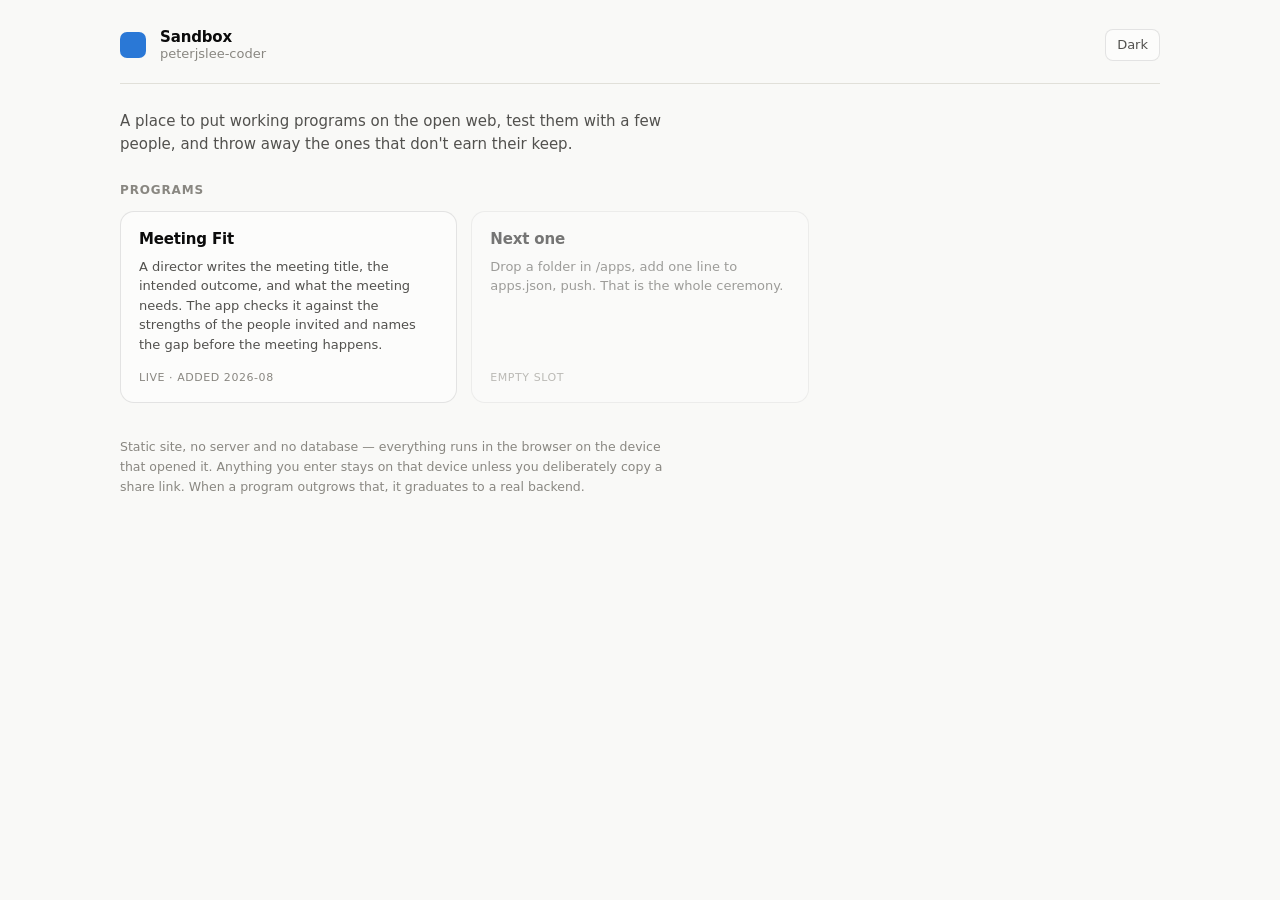
==== index.html @ ce13c0dc "Sandbox hub + Meeting Fit Static, no-build sandbox for hosting small programs on GitHub Pages. First" ====
<!DOCTYPE html>
<html lang="en">
<head>
<meta charset="utf-8">
<meta name="viewport" content="width=device-width, initial-scale=1, viewport-fit=cover">
<title>Sandbox</title>
<meta name="description" content="A small hosting space for working programs and tests.">
<meta name="theme-color" content="#0d0d0d" media="(prefers-color-scheme: dark)">
<meta name="theme-color" content="#f9f9f7" media="(prefers-color-scheme: light)">
<link rel="manifest" href="./manifest.webmanifest">
<link rel="icon" href="./icons/icon.svg" type="image/svg+xml">
<link rel="apple-touch-icon" href="./icons/icon-192.png">
<link rel="stylesheet" href="./assets/shell.css">
</head>
<body>
<div class="wrap">

  <header class="topbar">
    <div class="mark" aria-hidden="true"></div>
    <div>
      <h1>Sandbox</h1>
      <p class="crumb">peterjslee-coder</p>
    </div>
    <div class="spacer"></div>
    <button class="iconbtn" id="themeToggle" type="button">Dark</button>
  </header>

  <p class="lede" id="tagline"></p>

  <h2 class="section-title">Programs</h2>
  <div class="app-grid" id="appGrid"></div>

  <p class="footnote">
    Static site, no server and no database — everything runs in the browser on the
    device that opened it. Anything you enter stays on that device unless you
    deliberately copy a share link. When a program outgrows that, it graduates to a
    real backend.
  </p>

</div>

<script type="module">
import { initTheme, registerSW, el } from './assets/shell.js';

initTheme();
registerSW('./sw.js');

const grid = document.getElementById('appGrid');

fetch('./apps.json')
  .then((r) => r.json())
  .then((cfg) => {
    document.getElementById('tagline').textContent = cfg.tagline;

    for (const app of cfg.apps) {
      grid.append(el('a', { class: 'app-card', href: `./apps/${app.slug}/` }, [
        el('div', { class: 'name', text: app.name }),
        el('div', { class: 'desc', text: app.desc }),
        el('div', { class: 'meta', text: `${app.status} · added ${app.added}` }),
      ]));
    }

    grid.append(el('div', { class: 'app-card stub' }, [
      el('div', { class: 'name', text: 'Next one' }),
      el('div', {
        class: 'desc',
        text: 'Drop a folder in /apps, add one line to apps.json, push. That is the whole ceremony.',
      }),
      el('div', { class: 'meta', text: 'empty slot' }),
    ]));
  })
  .catch(() => {
    grid.append(el('div', { class: 'card', text: 'Could not load the program list.' }));
  });
</script>
</body>
</html>
---- assets/shell.css ----
/* ============================================================
   Sandbox shell — shared tokens + primitives for every mini-app.
   Add an app: reuse these tokens, don't redefine colors locally.
   ============================================================ */

:root {
  color-scheme: light;

  /* planes & ink */
  --plane:            #f9f9f7;
  --surface-1:        #fcfcfb;
  --surface-2:        #f2f1ed;
  --text-primary:     #0b0b0b;
  --text-secondary:   #52514e;
  --text-muted:       #898781;
  --gridline:         #e1e0d9;
  --baseline:         #c3c2b7;
  --border:           rgba(11, 11, 11, 0.10);

  /* categorical slot 1 — the only series hue this app needs */
  --series-1:         #2a78d6;

  /* sequential blue ramp (ordinal-safe steps on light: >= 250) */
  --seq-250:          #86b6ef;
  --seq-400:          #3987e5;
  --seq-500:          #256abf;

  /* diverging: blue <-> red, neutral gray midpoint */
  --div-pos:          #2a78d6;
  --div-mid:          #f0efec;
  --div-neg:          #e34948;
  --div-pos-ink:      #ffffff;
  --div-mid-ink:      #52514e;
  --div-neg-ink:      #ffffff;

  /* status — reserved, never reused as a series color */
  --status-good:      #0ca30c;
  --status-warning:   #fab219;
  --status-serious:   #ec835a;
  --status-critical:  #d03b3b;

  --radius:           14px;
  --radius-sm:        9px;
  --font: system-ui, -apple-system, "Segoe UI", sans-serif;
}

@media (prefers-color-scheme: dark) {
  :root:where(:not([data-theme="light"])) {
    color-scheme: dark;
    --plane:          #0d0d0d;
    --surface-1:      #1a1a19;
    --surface-2:      #222220;
    --text-primary:   #ffffff;
    --text-secondary: #c3c2b7;
    --text-muted:     #898781;
    --gridline:       #2c2c2a;
    --baseline:       #383835;
    --border:         rgba(255, 255, 255, 0.10);
    --series-1:       #3987e5;
    --seq-250:        #184f95;
    --seq-400:        #256abf;
    --seq-500:        #3987e5;
    --div-pos:        #3987e5;
    --div-mid:        #383835;
    --div-neg:        #e66767;
    --div-pos-ink:    #ffffff;
    --div-mid-ink:    #c3c2b7;
    --div-neg-ink:    #1a1a19;
  }
}

:root[data-theme="dark"] {
  color-scheme: dark;
  --plane:            #0d0d0d;
  --surface-1:        #1a1a19;
  --surface-2:        #222220;
  --text-primary:     #ffffff;
  --text-secondary:   #c3c2b7;
  --text-muted:       #898781;
  --gridline:         #2c2c2a;
  --baseline:         #383835;
  --border:           rgba(255, 255, 255, 0.10);
  --series-1:         #3987e5;
  --seq-250:          #184f95;
  --seq-400:          #256abf;
  --seq-500:          #3987e5;
  --div-pos:          #3987e5;
  --div-mid:          #383835;
  --div-neg:          #e66767;
  --div-pos-ink:      #ffffff;
  --div-mid-ink:      #c3c2b7;
  --div-neg-ink:      #1a1a19;
}

* { box-sizing: border-box; }

html, body {
  margin: 0;
  padding: 0;
  background: var(--plane);
  color: var(--text-primary);
  font-family: var(--font);
  -webkit-font-smoothing: antialiased;
  text-size-adjust: 100%;
}

body { min-height: 100dvh; }

a { color: inherit; }

.wrap {
  max-width: 1080px;
  margin: 0 auto;
  padding: 28px 20px 80px;
}

/* ---------- top bar ---------- */

.topbar {
  display: flex;
  align-items: center;
  gap: 14px;
  padding-bottom: 22px;
  margin-bottom: 26px;
  border-bottom: 1px solid var(--gridline);
}

.topbar .mark {
  width: 26px; height: 26px; flex: none;
  border-radius: 7px;
  background: var(--series-1);
}

.topbar h1 {
  font-size: 15px;
  font-weight: 600;
  letter-spacing: -0.01em;
  margin: 0;
}

.topbar .crumb {
  font-size: 13px;
  color: var(--text-muted);
  margin: 0;
}

.topbar .spacer { flex: 1; }

.iconbtn {
  appearance: none;
  border: 1px solid var(--border);
  background: var(--surface-1);
  color: var(--text-secondary);
  border-radius: 8px;
  height: 32px;
  padding: 0 11px;
  font: inherit;
  font-size: 13px;
  cursor: pointer;
}
.iconbtn:hover { color: var(--text-primary); border-color: var(--baseline); }

/* ---------- generic pieces ---------- */

.card {
  background: var(--surface-1);
  border: 1px solid var(--border);
  border-radius: var(--radius);
  padding: 20px;
}

.section-title {
  font-size: 12px;
  font-weight: 600;
  letter-spacing: 0.07em;
  text-transform: uppercase;
  color: var(--text-muted);
  margin: 0 0 14px;
}

.lede {
  font-size: 15px;
  line-height: 1.55;
  color: var(--text-secondary);
  margin: 0 0 26px;
  max-width: 62ch;
}

.btn {
  appearance: none;
  border: 1px solid transparent;
  background: var(--series-1);
  color: #fff;
  border-radius: 9px;
  height: 38px;
  padding: 0 16px;
  font: inherit;
  font-size: 14px;
  font-weight: 550;
  cursor: pointer;
}
.btn:hover { filter: brightness(1.08); }
.btn.ghost {
  background: var(--surface-1);
  color: var(--text-secondary);
  border-color: var(--border);
}
.btn.ghost:hover { color: var(--text-primary); border-color: var(--baseline); filter: none; }
.btn:disabled { opacity: 0.45; cursor: not-allowed; }

/* status chip — colour never travels alone; icon + label always ride with it */
.chip {
  display: inline-flex;
  align-items: center;
  gap: 6px;
  font-size: 12px;
  font-weight: 600;
  padding: 3px 9px 3px 7px;
  border-radius: 999px;
  border: 1px solid var(--border);
  background: var(--surface-2);
  color: var(--text-secondary);
  white-space: nowrap;
}
.chip .dot { width: 8px; height: 8px; border-radius: 50%; flex: none; }
.chip.good     .dot { background: var(--status-good); }
.chip.warning  .dot { background: var(--status-warning); }
.chip.serious  .dot { background: var(--status-serious); }
.chip.critical .dot { background: var(--status-critical); }

/* ---------- hub grid ---------- */

.app-grid {
  display: grid;
  grid-template-columns: repeat(auto-fill, minmax(268px, 1fr));
  gap: 14px;
}

.app-card {
  display: flex;
  flex-direction: column;
  gap: 9px;
  text-decoration: none;
  color: inherit;
  background: var(--surface-1);
  border: 1px solid var(--border);
  border-radius: var(--radius);
  padding: 18px;
  transition: border-color 0.14s ease, transform 0.14s ease;
}
.app-card:hover { border-color: var(--series-1); transform: translateY(-1px); }
.app-card.stub { opacity: 0.55; pointer-events: none; }

.app-card .name { font-size: 15px; font-weight: 600; letter-spacing: -0.01em; }
.app-card .desc { font-size: 13px; line-height: 1.5; color: var(--text-secondary); }
.app-card .meta {
  margin-top: auto; padding-top: 8px;
  font-size: 11px; letter-spacing: 0.05em; text-transform: uppercase;
  color: var(--text-muted);
}

.footnote {
  margin-top: 34px;
  font-size: 12.5px;
  line-height: 1.6;
  color: var(--text-muted);
  max-width: 70ch;
}

@media (max-width: 640px) {
  .wrap { padding: 20px 15px 64px; }
}
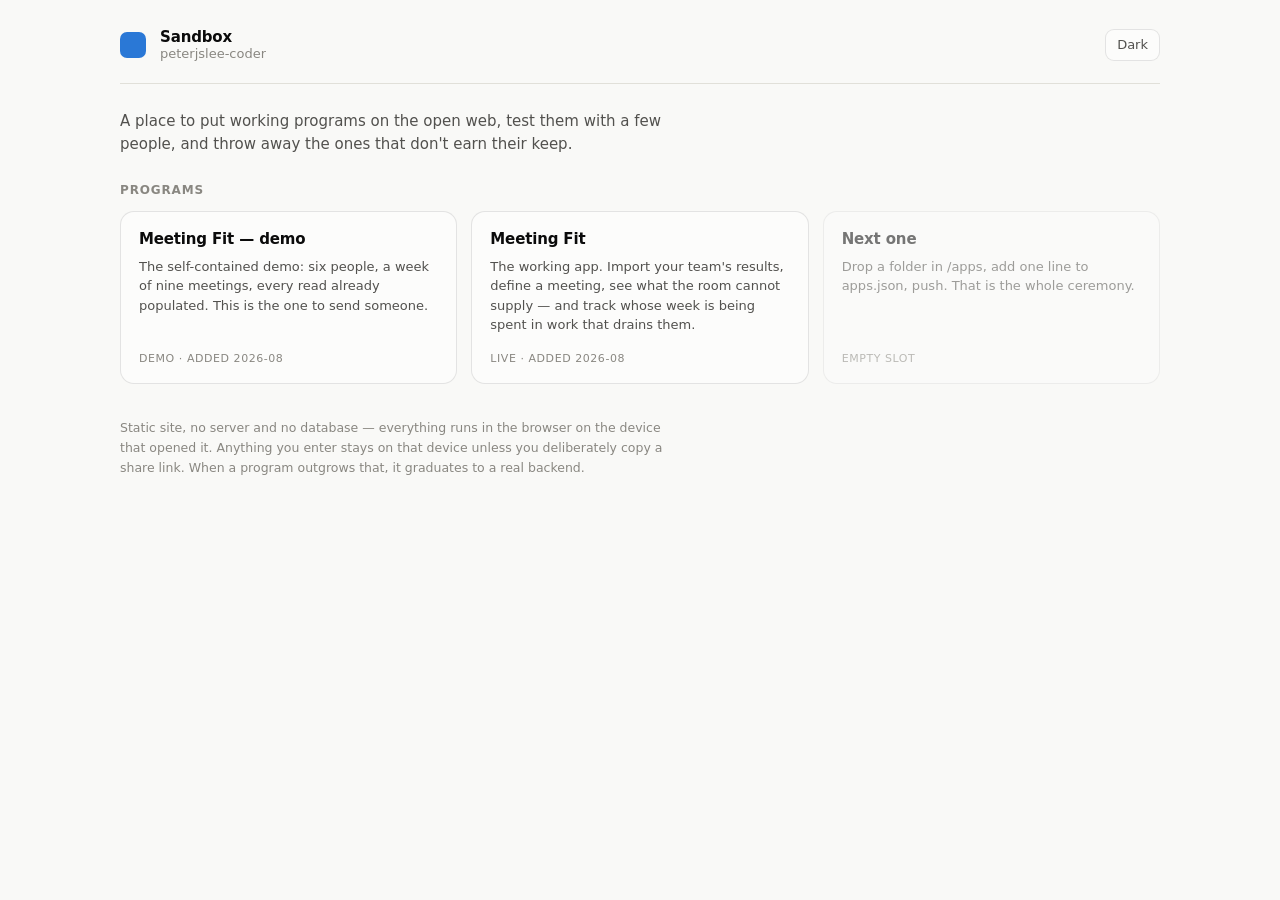
==== commit 44943a41: "Ship the demo at /demo/ so there is one link to send Co-Authored-By: Claude Opus 5 <noreply@anthropi" ====
--- a/index.html
+++ b/index.html
@@ -53,7 +53,7 @@
     document.getElementById('tagline').textContent = cfg.tagline;
 
     for (const app of cfg.apps) {
-      grid.append(el('a', { class: 'app-card', href: `./apps/${app.slug}/` }, [
+      grid.append(el('a', { class: 'app-card', href: app.href || `./apps/${app.slug}/` }, [
         el('div', { class: 'name', text: app.name }),
         el('div', { class: 'desc', text: app.desc }),
         el('div', { class: 'meta', text: `${app.status} · added ${app.added}` }),
--- a/assets/shell.css
+++ b/assets/shell.css
@@ -111,7 +111,7 @@
 .wrap {
   max-width: 1080px;
   margin: 0 auto;
-  padding: 28px 20px 80px;
+  padding: 16px 14px calc(56px + env(safe-area-inset-bottom));
 }
 
 /* ---------- top bar ---------- */
@@ -119,14 +119,16 @@
 .topbar {
   display: flex;
   align-items: center;
-  gap: 14px;
-  padding-bottom: 22px;
-  margin-bottom: 26px;
+  gap: 10px;
+  padding-bottom: 14px;
+  margin-bottom: 18px;
   border-bottom: 1px solid var(--gridline);
 }
 
+.topbar > * { min-width: 0; }
+
 .topbar .mark {
-  width: 26px; height: 26px; flex: none;
+  width: 24px; height: 24px; flex: none;
   border-radius: 7px;
   background: var(--series-1);
 }
@@ -136,12 +138,19 @@
   font-weight: 600;
   letter-spacing: -0.01em;
   margin: 0;
+  overflow: hidden;
+  text-overflow: ellipsis;
+  white-space: nowrap;
 }
 
 .topbar .crumb {
-  font-size: 13px;
+  font-size: 12px;
   color: var(--text-muted);
   margin: 0;
+  overflow: hidden;
+  text-overflow: ellipsis;
+  white-space: nowrap;
+  max-width: 46vw;
 }
 
 .topbar .spacer { flex: 1; }
@@ -151,13 +160,15 @@
   border: 1px solid var(--border);
   background: var(--surface-1);
   color: var(--text-secondary);
-  border-radius: 8px;
-  height: 32px;
-  padding: 0 11px;
+  border-radius: 9px;
+  min-height: 40px;
+  padding: 0 13px;
   font: inherit;
-  font-size: 13px;
+  font-size: 14px;
   cursor: pointer;
-}
+  flex: none;
+}
+@media (min-width: 900px) { .iconbtn { min-height: 32px; font-size: 13px; padding: 0 11px; } }
 .iconbtn:hover { color: var(--text-primary); border-color: var(--baseline); }
 
 /* ---------- generic pieces ---------- */
@@ -166,8 +177,9 @@
   background: var(--surface-1);
   border: 1px solid var(--border);
   border-radius: var(--radius);
-  padding: 20px;
-}
+  padding: 16px;
+}
+@media (min-width: 900px) { .card { padding: 20px; } }
 
 .section-title {
   font-size: 12px;
@@ -191,14 +203,15 @@
   border: 1px solid transparent;
   background: var(--series-1);
   color: #fff;
-  border-radius: 9px;
-  height: 38px;
-  padding: 0 16px;
+  border-radius: 10px;
+  min-height: 44px;
+  padding: 0 18px;
   font: inherit;
-  font-size: 14px;
+  font-size: 15px;
   font-weight: 550;
   cursor: pointer;
 }
+@media (min-width: 900px) { .btn { min-height: 38px; font-size: 14px; padding: 0 16px; border-radius: 9px; } }
 .btn:hover { filter: brightness(1.08); }
 .btn.ghost {
   background: var(--surface-1);
@@ -267,6 +280,9 @@
   max-width: 70ch;
 }
 
-@media (max-width: 640px) {
-  .wrap { padding: 20px 15px 64px; }
-}
+@media (min-width: 900px) {
+  .wrap { padding: 28px 20px 80px; }
+  .topbar { gap: 14px; padding-bottom: 22px; margin-bottom: 26px; }
+  .topbar .mark { width: 26px; height: 26px; }
+  .topbar .crumb { font-size: 13px; max-width: none; }
+}
